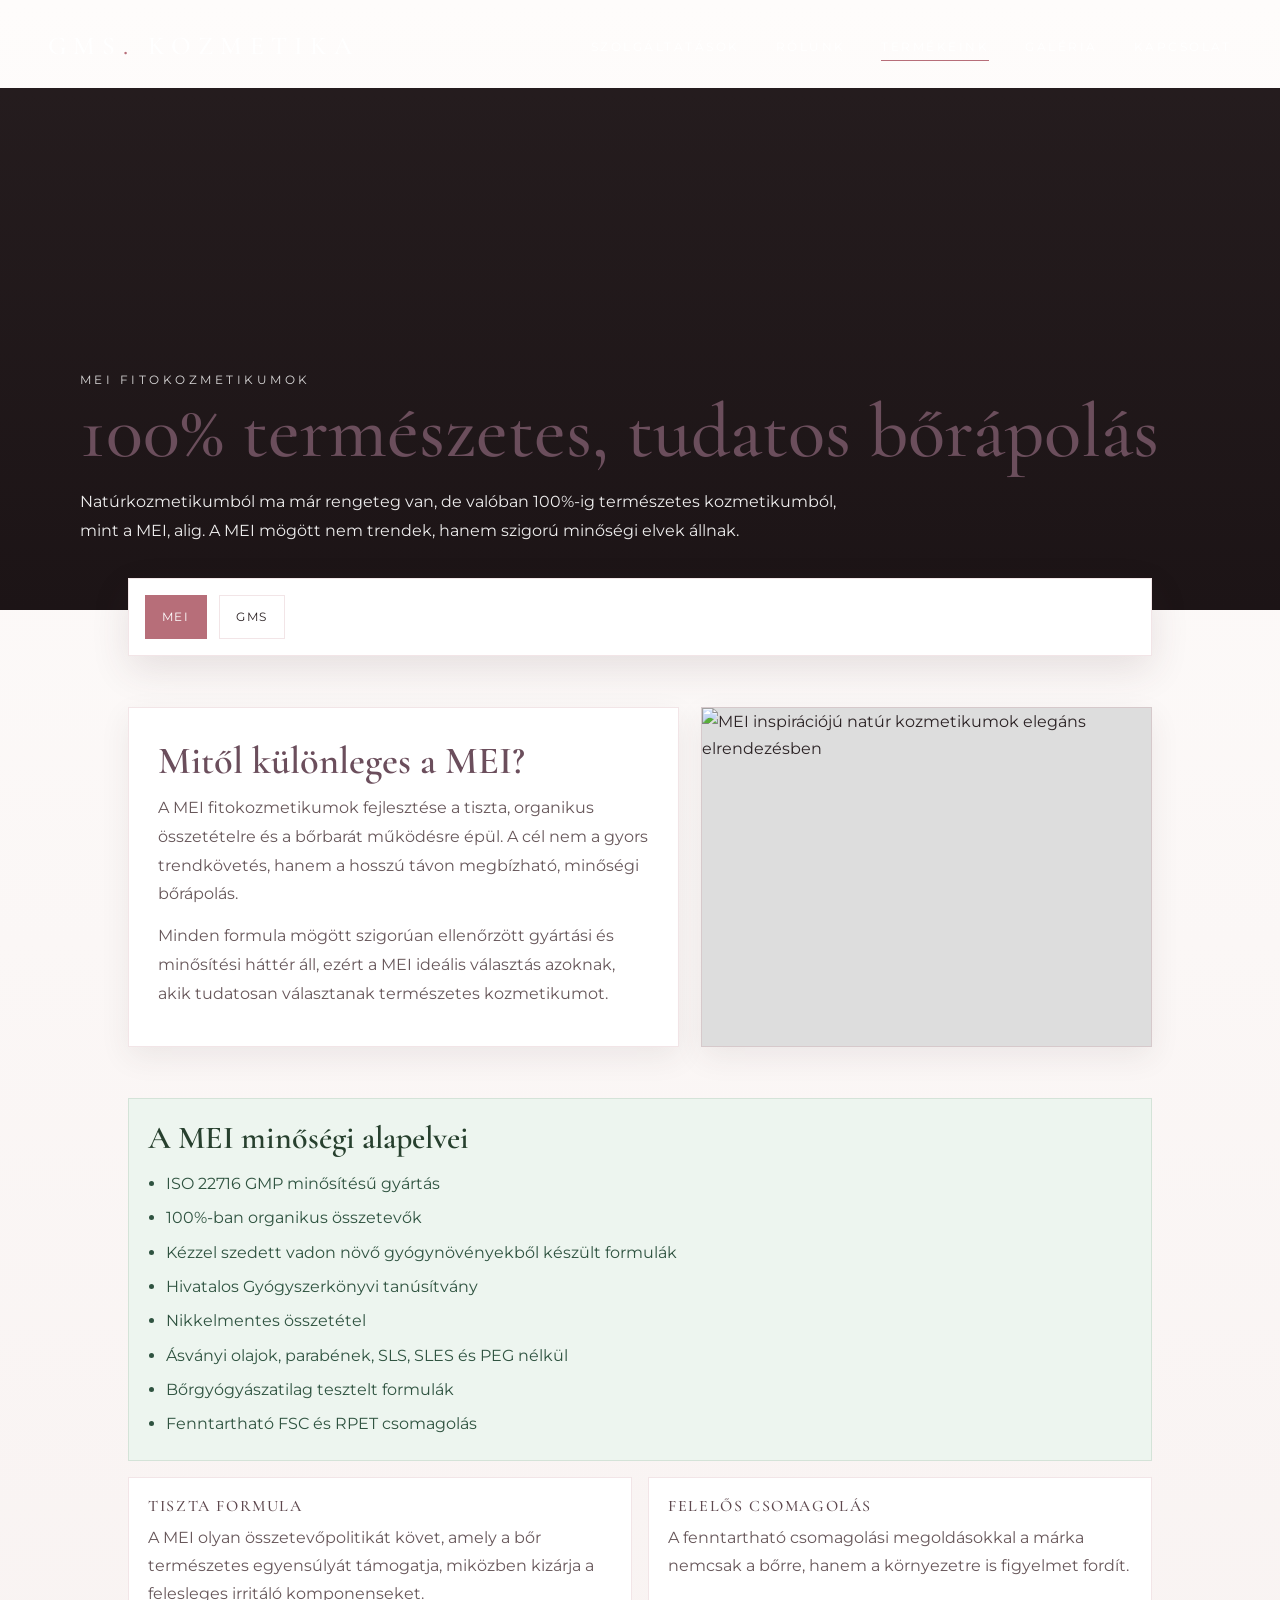
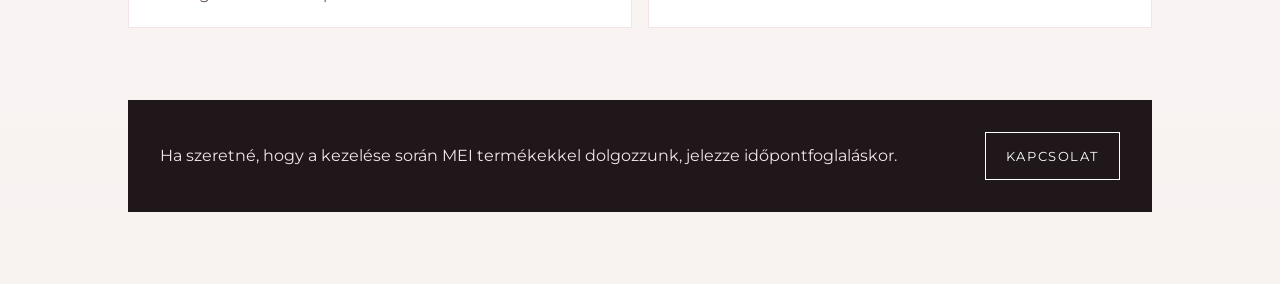
==== mei.html @ f3bad8be "szovegek feltoltese" ====
<!DOCTYPE html>
<html lang="hu">
<head>
  <meta charset="UTF-8">
  <meta name="viewport" content="width=device-width, initial-scale=1">
  <title>MEI Fitokozmetikumok | GMS Kozmetika</title>
  <meta name="description" content="MEI fitokozmetikumok: 100%-ban organikus összetevők, GMP gyártás, gyógyszerkönyvi tanúsítvány, bőrbarát és fenntartható csomagolás.">
  <link rel="preconnect" href="https://fonts.googleapis.com">
  <link rel="preconnect" href="https://fonts.gstatic.com" crossorigin>
  <link href="https://fonts.googleapis.com/css2?family=Cormorant+Garamond:wght@400;500;600&family=Montserrat:wght@300;400;500;600&display=swap" rel="stylesheet">
  <link rel="stylesheet" href="css/style.css">
  <style>
    :root{--brand:#B76E79;--ink:#fff;--text:#2b2224;--muted:#67575a;--card:#fff;--line:rgba(183,110,121,.18);--mint:#edf5ef}
    *{box-sizing:border-box}
    body{margin:0;font-family:'Montserrat',sans-serif;color:var(--text);background:linear-gradient(180deg,#fefcfb 0%,#f8f2f1 100%)}
    a{color:inherit;text-decoration:none}

    .site-header{position:fixed;top:0;left:0;width:100%;z-index:1000;background:transparent}
    .site-header::before{content:"";position:absolute;inset:0;background:rgba(255,255,255,0);backdrop-filter:blur(0);-webkit-backdrop-filter:blur(0);box-shadow:0 0 0 rgba(0,0,0,0);transition:all .4s ease;z-index:-1}
    .site-header.is-scrolled::before{background:rgba(30,20,22,.55);backdrop-filter:blur(10px);-webkit-backdrop-filter:blur(10px);box-shadow:0 4px 24px rgba(0,0,0,.12)}
    .header-inner{display:flex;align-items:center;justify-content:space-between;max-width:1280px;margin:0 auto;padding:1.5rem clamp(1.25rem,4vw,3rem);transition:padding .4s ease}
    .site-header.is-scrolled .header-inner{padding-block:.9rem}
    .logo{font-family:'Cormorant Garamond',serif;font-size:1.6rem;font-weight:500;letter-spacing:.28em;text-transform:uppercase;color:var(--ink);position:relative;z-index:1002}
    .logo span{color:var(--brand)}
    .nav-list{display:flex;gap:clamp(1.2rem,2.8vw,2.6rem);list-style:none;margin:0;padding:0}
    .nav-list a{color:var(--ink);font-size:.78rem;font-weight:400;letter-spacing:.2em;text-transform:uppercase;padding:.4rem 0;background:linear-gradient(var(--brand),var(--brand)) left bottom/0 1px no-repeat;transition:background-size .3s ease-in-out}
    .nav-list a:hover,.nav-list a:focus-visible,.nav-list a[aria-current="page"]{background-size:100% 1px}
    .nav-toggle{display:none;position:relative;z-index:1002;width:44px;height:44px;background:none;border:0;cursor:pointer}
    .nav-toggle span{position:absolute;left:10px;width:24px;height:1.5px;background:var(--ink);transition:transform .4s ease,opacity .3s ease,top .4s ease}
    .nav-toggle span:nth-child(1){top:15px}.nav-toggle span:nth-child(2){top:21px}.nav-toggle span:nth-child(3){top:27px}
    .nav-toggle[aria-expanded="true"] span:nth-child(1){top:21px;transform:rotate(45deg)}
    .nav-toggle[aria-expanded="true"] span:nth-child(2){opacity:0}
    .nav-toggle[aria-expanded="true"] span:nth-child(3){top:21px;transform:rotate(-45deg)}
    @media (max-width:768px){
      .nav-toggle{display:block}
      .site-nav{position:fixed;top:0;right:0;height:100vh;height:100dvh;width:min(80vw,360px);background:rgba(30,20,22,.96);display:flex;align-items:center;justify-content:center;transform:translateX(100%);visibility:hidden;transition:transform .5s cubic-bezier(.77,0,.18,1),visibility 0s .5s;z-index:1001}
      .site-nav.is-open{transform:translateX(0);visibility:visible;transition:transform .5s cubic-bezier(.77,0,.18,1)}
      .nav-list{flex-direction:column;align-items:center;gap:2rem}
      .nav-list a{font-size:.95rem}
    }

    main{padding-top:88px}
    .hero{position:relative;min-height:58vh;display:flex;align-items:flex-end;color:#fff;padding:7rem clamp(1.25rem,4vw,3rem) 4rem;background:#2f2628 url('https://images.unsplash.com/photo-1522337660859-02fbefca4702?auto=format&fit=crop&w=1900&q=80') center/cover no-repeat}
    .hero::before{content:"";position:absolute;inset:0;background:linear-gradient(180deg,rgba(24,16,18,.45) 0%,rgba(24,16,18,.82) 100%)}
    .hero-inner{position:relative;max-width:1120px;width:100%;margin:0 auto}
    .eyebrow{margin:0 0 .9rem;font-size:.78rem;letter-spacing:.28em;text-transform:uppercase;opacity:.9}
    .hero h1{margin:0 0 1rem;font-family:'Cormorant Garamond',serif;font-size:clamp(2.3rem,6vw,4.8rem);line-height:1.05;font-weight:500}
    .hero p{max-width:760px;margin:0;color:rgba(255,255,255,.92);line-height:1.8}

    .tabs{max-width:1120px;margin:-2rem auto 0;padding:0 clamp(1.25rem,4vw,3rem);position:relative;z-index:2}
    .tabs-inner{background:#fff;border:1px solid var(--line);display:flex;gap:.8rem;flex-wrap:wrap;padding:1rem;box-shadow:0 14px 38px rgba(73,49,55,.12)}
    .pill{padding:.65rem 1rem;border:1px solid var(--line);font-size:.78rem;letter-spacing:.12em;text-transform:uppercase}
    .pill.is-active{background:var(--brand);color:#fff;border-color:var(--brand)}

    .section{max-width:1120px;margin:0 auto;padding:3.2rem clamp(1.25rem,4vw,3rem)}
    .grid{display:grid;grid-template-columns:1fr;gap:1.4rem}
    @media(min-width:860px){.grid{grid-template-columns:1.1fr .9fr}}
    .card{background:var(--card);border:1px solid var(--line);box-shadow:0 10px 28px rgba(70,45,51,.08)}
    .card-body{padding:1.35rem 1.2rem 1.5rem}
    @media(min-width:740px){.card-body{padding:1.9rem 1.8rem 2rem}}
    .card h2{margin:0 0 .7rem;font-family:'Cormorant Garamond',serif;font-size:clamp(1.8rem,3vw,2.4rem);font-weight:600}
    .card p{margin:0;color:var(--muted);line-height:1.8}
    .card p + p{margin-top:.8rem}

    .media{height:100%;min-height:340px;background:#ddd}
    .media img{width:100%;height:100%;display:block;object-fit:cover}

    .list-wrap{max-width:1120px;margin:0 auto;padding:0 clamp(1.25rem,4vw,3rem) 4.5rem}
    .list-card{background:var(--mint);border:1px solid rgba(113,155,125,.2);padding:1.3rem 1.2rem 1.4rem}
    .list-card h3{margin:0 0 .8rem;font-family:'Cormorant Garamond',serif;font-size:clamp(1.55rem,2.5vw,2rem);font-weight:600;color:#27402e}
    .list-card ul{margin:0;padding-left:1.1rem;display:grid;gap:.45rem}
    .list-card li{line-height:1.7;color:#2f5340}

    .dual{display:grid;grid-template-columns:1fr;gap:1rem;margin-top:1rem}
    @media(min-width:860px){.dual{grid-template-columns:1fr 1fr}}
    .mini{background:#fff;border:1px solid var(--line);padding:1.2rem}
    .mini h4{margin:0 0 .5rem;font-size:1rem;letter-spacing:.1em;text-transform:uppercase;color:#5d474d}
    .mini p{margin:0;color:var(--muted);line-height:1.75}

    .cta{max-width:1120px;margin:0 auto 4.5rem;padding:0 clamp(1.25rem,4vw,3rem)}
    .cta-inner{background:#1f1719;color:#fff;padding:2rem;display:flex;justify-content:space-between;align-items:center;gap:1rem;flex-wrap:wrap}
    .cta-inner p{margin:0;color:#f1e6e8;line-height:1.7}
    .btn{display:inline-block;border:1px solid #fff;padding:.75rem 1.25rem;font-size:.82rem;text-transform:uppercase;letter-spacing:.12em;transition:all .3s ease}
    .btn:hover,.btn:focus-visible{background:var(--brand);border-color:var(--brand)}
  </style>
</head>
<body>
  <header class="site-header" id="header">
    <div class="header-inner">
      <a href="index.html#hero" class="logo" aria-label="GMS Kozmetika – főoldal">GMS<span>.</span> Kozmetika</a>
      <button class="nav-toggle" type="button" aria-expanded="false" aria-controls="site-nav" aria-label="Menü megnyitása">
        <span></span><span></span><span></span>
      </button>
      <nav class="site-nav" id="site-nav" aria-label="Főmenü">
        <ul class="nav-list">
          <li><a href="szolgaltatasok.html">Szolgáltatások</a></li>
          <li><a href="index.html#rolunk">Rólunk</a></li>
          <li><a href="index.html#termekeink" aria-current="page">Termékeink</a></li>
          <li><a href="index.html#galeria">Galéria</a></li>
          <li><a href="index.html#kapcsolat">Kapcsolat</a></li>
        </ul>
      </nav>
    </div>
  </header>

  <main>
    <section class="hero">
      <div class="hero-inner">
        <p class="eyebrow">MEI fitokozmetikumok</p>
        <h1>100% természetes, tudatos bőrápolás</h1>
        <p>Natúrkozmetikumból ma már rengeteg van, de valóban 100%-ig természetes kozmetikumból, mint a MEI, alig. A MEI mögött nem trendek, hanem szigorú minőségi elvek állnak.</p>
      </div>
    </section>

    <section class="tabs" aria-label="Termékcsaládok navigáció">
      <div class="tabs-inner">
        <a class="pill is-active" href="mei.html">MEI</a>
        <a class="pill" href="gms.html">GMS</a>
      </div>
    </section>

    <section class="section">
      <div class="grid">
        <article class="card">
          <div class="card-body">
            <h2>Mitől különleges a MEI?</h2>
            <p>A MEI fitokozmetikumok fejlesztése a tiszta, organikus összetételre és a bőrbarát működésre épül. A cél nem a gyors trendkövetés, hanem a hosszú távon megbízható, minőségi bőrápolás.</p>
            <p>Minden formula mögött szigorúan ellenőrzött gyártási és minősítési háttér áll, ezért a MEI ideális választás azoknak, akik tudatosan választanak természetes kozmetikumot.</p>
          </div>
        </article>
        <figure class="card media">
          <img src="https://images.unsplash.com/photo-1556229010-aa3f7ff66b24?auto=format&fit=crop&w=1400&q=80" alt="MEI inspirációjú natúr kozmetikumok elegáns elrendezésben" loading="lazy">
        </figure>
      </div>
    </section>

    <section class="list-wrap" aria-label="MEI minőségi jellemzők">
      <article class="list-card">
        <h3>A MEI minőségi alapelvei</h3>
        <ul>
          <li>ISO 22716 GMP minősítésű gyártás</li>
          <li>100%-ban organikus összetevők</li>
          <li>Kézzel szedett vadon növő gyógynövényekből készült formulák</li>
          <li>Hivatalos Gyógyszerkönyvi tanúsítvány</li>
          <li>Nikkelmentes összetétel</li>
          <li>Ásványi olajok, parabének, SLS, SLES és PEG nélkül</li>
          <li>Bőrgyógyászatilag tesztelt formulák</li>
          <li>Fenntartható FSC és RPET csomagolás</li>
        </ul>
      </article>

      <div class="dual">
        <article class="mini">
          <h4>Tiszta formula</h4>
          <p>A MEI olyan összetevőpolitikát követ, amely a bőr természetes egyensúlyát támogatja, miközben kizárja a felesleges irritáló komponenseket.</p>
        </article>
        <article class="mini">
          <h4>Felelős csomagolás</h4>
          <p>A fenntartható csomagolási megoldásokkal a márka nemcsak a bőrre, hanem a környezetre is figyelmet fordít.</p>
        </article>
      </div>
    </section>

    <section class="cta" aria-label="Kapcsolatfelvétel">
      <div class="cta-inner">
        <p>Ha szeretné, hogy a kezelése során MEI termékekkel dolgozzunk, jelezze időpontfoglaláskor.</p>
        <a class="btn" href="index.html#kapcsolat">Kapcsolat</a>
      </div>
    </section>
  </main>

  <script>
    (function () {
      var header = document.getElementById('header');
      var toggle = document.querySelector('.nav-toggle');
      var nav = document.getElementById('site-nav');

      function onScroll() {
        header.classList.toggle('is-scrolled', window.scrollY > 50);
      }
      window.addEventListener('scroll', onScroll, { passive: true });
      onScroll();

      function setMenu(open) {
        toggle.setAttribute('aria-expanded', String(open));
        toggle.setAttribute('aria-label', open ? 'Menü bezárása' : 'Menü megnyitása');
        nav.classList.toggle('is-open', open);
        document.body.style.overflow = open ? 'hidden' : '';
      }

      toggle.addEventListener('click', function () {
        setMenu(toggle.getAttribute('aria-expanded') !== 'true');
      });

      nav.addEventListener('click', function (e) {
        if (e.target.closest('a')) setMenu(false);
      });

      document.addEventListener('keydown', function (e) {
        if (e.key === 'Escape' && toggle.getAttribute('aria-expanded') === 'true') {
          setMenu(false);
          toggle.focus();
        }
      });

      window.matchMedia('(min-width:769px)').addEventListener('change', function () {
        setMenu(false);
      });
    })();
  </script>
</body>
</html>
---- css/style.css ----
/* ==========================================================================
   GMS Kozmetika – alap stíluslap
   Mobile-first. Tartalom: 1. Változók  2. Reset  3. Alapok  4. Segédosztályok
   ========================================================================== */

/* 1. Design tokenek ------------------------------------------------------- */
:root {
  /* Színpaletta – púderes, nőies, elegáns */
  --color-primary:        #B76E79; /* rózsaarany / dusty rose */
  --color-primary-dark:   #9A5560;
  --color-primary-light:  #E8C4C4; /* halvány rózsa */
  --color-secondary:      #6B4E5C; /* szilvás mauve – címsorok, kontraszt */
  --color-accent:         #C9A87C; /* pezsgőarany */
  --color-bg:             #FFF9F7; /* krémes fehér */
  --color-bg-alt:         #F8ECEA; /* púder háttér szekciókhoz */
  --color-surface:        #FFFFFF;
  --color-text:           #3A2E33; /* meleg sötét szürke */
  --color-text-muted:     #7A6A70;
  --color-border:         #EBD9D6;
  --color-focus:          #6B4E5C;

  /* Tipográfia */
  --font-heading: "Cormorant Garamond", Georgia, "Times New Roman", serif;
  --font-body:    "Montserrat", system-ui, -apple-system, "Segoe UI", sans-serif;

  --fs-base: 1rem;
  --fs-sm:   0.875rem;
  --fs-lg:   1.125rem;
  --fs-h1:   clamp(2.5rem, 6vw + 1rem, 4.5rem);
  --fs-h2:   clamp(2rem, 3vw + 1rem, 3rem);
  --fs-h3:   clamp(1.375rem, 1vw + 1rem, 1.75rem);
  --fs-h4:   1.25rem;

  --lh-body:    1.7;
  --lh-heading: 1.15;

  /* Térközök */
  --space-xs: 0.5rem;
  --space-sm: 1rem;
  --space-md: 1.5rem;
  --space-lg: 3rem;
  --space-xl: clamp(4rem, 8vw, 7rem);

  /* Layout */
  --container-max: 1200px;
  --container-pad: 1.25rem;
  --header-height: 72px;

  /* Egyéb */
  --radius-sm: 6px;
  --radius-md: 14px;
  --radius-pill: 999px;
  --shadow-sm: 0 2px 8px rgba(107, 78, 92, 0.08);
  --shadow-md: 0 10px 30px rgba(107, 78, 92, 0.12);
  --transition: 0.3s ease;
}

/* 2. Reset ---------------------------------------------------------------- */
*,
*::before,
*::after {
  box-sizing: border-box;
}

* {
  margin: 0;
}

html {
  -webkit-text-size-adjust: 100%;
  scroll-behavior: smooth;
  scroll-padding-top: var(--header-height);
}

body {
  min-height: 100vh;
  font-family: var(--font-body);
  font-size: var(--fs-base);
  font-weight: 400;
  line-height: var(--lh-body);
  color: var(--color-text);
  background-color: var(--color-bg);
  -webkit-font-smoothing: antialiased;
  -moz-osx-font-smoothing: grayscale;
}

img,
picture,
video,
svg {
  display: block;
  max-width: 100%;
  height: auto;
}

input,
button,
textarea,
select {
  font: inherit;
  color: inherit;
}

button {
  cursor: pointer;
  background: none;
  border: 0;
}

ul[role="list"],
ol[role="list"],
nav ul {
  list-style: none;
  padding: 0;
}

a {
  color: inherit;
  text-decoration: none;
}

address {
  font-style: normal;
}

p,
h1, h2, h3, h4, h5, h6 {
  overflow-wrap: break-word;
}

/* 3. Alap tipográfia és fókusz ------------------------------------------- */
h1, h2, h3, h4, h5, h6 {
  font-family: var(--font-heading);
  font-weight: 500;
  line-height: var(--lh-heading);
  color: var(--color-secondary);
}

h1 { font-size: var(--fs-h1); }
h2 { font-size: var(--fs-h2); }
h3 { font-size: var(--fs-h3); }
h4 { font-size: var(--fs-h4); }

p + p {
  margin-top: var(--space-sm);
}

:focus-visible {
  outline: 3px solid var(--color-focus);
  outline-offset: 3px;
  border-radius: var(--radius-sm);
}

::selection {
  background-color: var(--color-primary-light);
  color: var(--color-secondary);
}

/* 4. Segédosztályok ------------------------------------------------------- */
.container {
  width: 100%;
  max-width: var(--container-max);
  margin-inline: auto;
  padding-inline: var(--container-pad);
}

.section {
  padding-block: var(--space-xl);
}

.section--alt {
  background-color: var(--color-bg-alt);
}

.visually-hidden {
  position: absolute;
  width: 1px;
  height: 1px;
  margin: -1px;
  padding: 0;
  overflow: hidden;
  clip: rect(0, 0, 0, 0);
  white-space: nowrap;
  border: 0;
}

.skip-link {
  position: absolute;
  top: -100%;
  left: var(--space-sm);
  z-index: 1000;
  padding: var(--space-xs) var(--space-sm);
  background: var(--color-secondary);
  color: #fff;
  border-radius: var(--radius-sm);
}

.skip-link:focus {
  top: var(--space-xs);
}

/* Tablet és felette */
@media (min-width: 768px) {
  :root {
    --container-pad: 2rem;
    --header-height: 84px;
  }
}

/* Csökkentett mozgás */
@media (prefers-reduced-motion: reduce) {
  html {
    scroll-behavior: auto;
  }

  *,
  *::before,
  *::after {
    animation-duration: 0.01ms !important;
    animation-iteration-count: 1 !important;
    transition-duration: 0.01ms !important;
  }
}
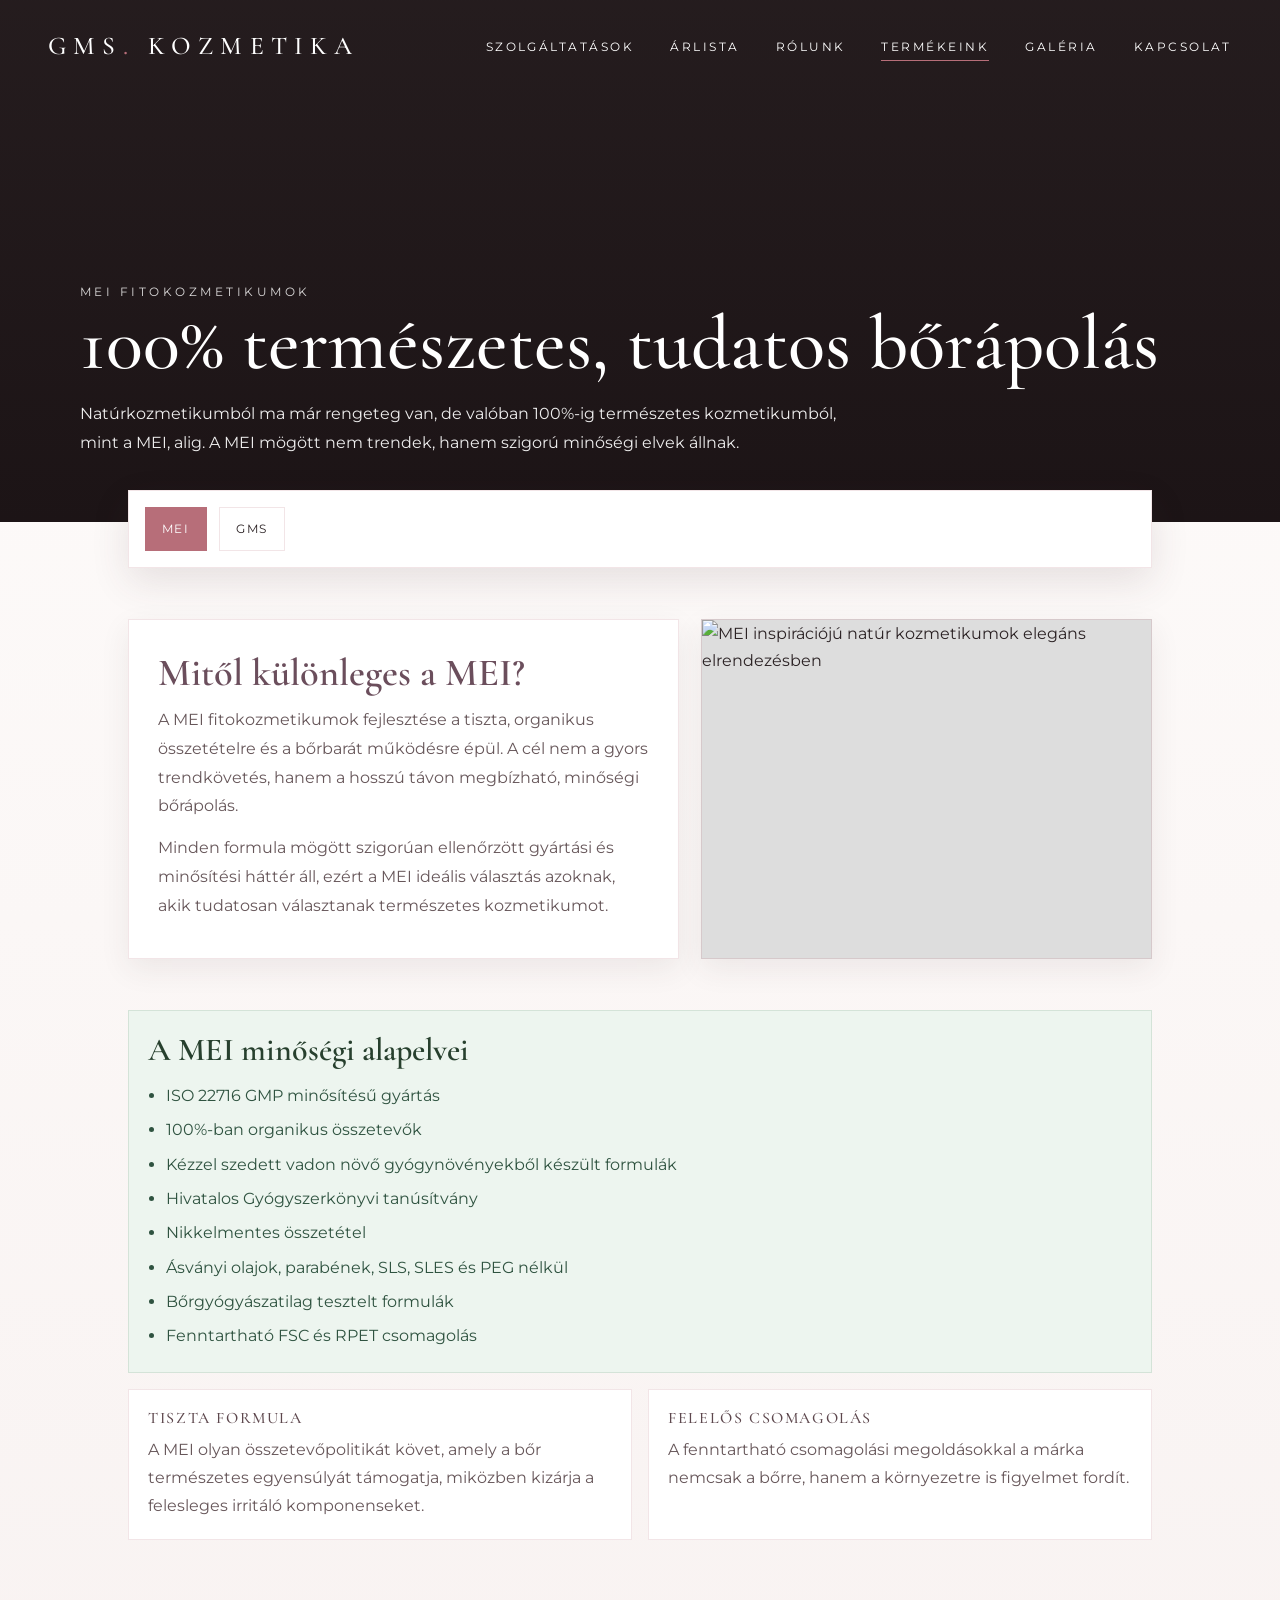
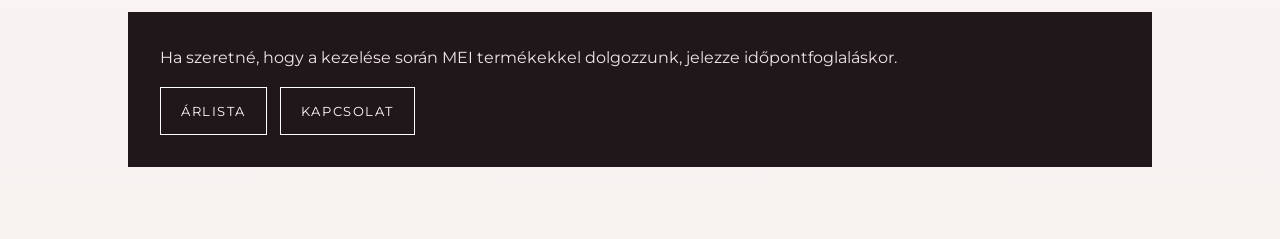
==== commit c535f671: "arlista gms kesz" ====
--- a/mei.html
+++ b/mei.html
@@ -39,12 +39,12 @@
       .nav-list a{font-size:.95rem}
     }
 
-    main{padding-top:88px}
+    main{padding-top:0}
     .hero{position:relative;min-height:58vh;display:flex;align-items:flex-end;color:#fff;padding:7rem clamp(1.25rem,4vw,3rem) 4rem;background:#2f2628 url('https://images.unsplash.com/photo-1522337660859-02fbefca4702?auto=format&fit=crop&w=1900&q=80') center/cover no-repeat}
     .hero::before{content:"";position:absolute;inset:0;background:linear-gradient(180deg,rgba(24,16,18,.45) 0%,rgba(24,16,18,.82) 100%)}
     .hero-inner{position:relative;max-width:1120px;width:100%;margin:0 auto}
     .eyebrow{margin:0 0 .9rem;font-size:.78rem;letter-spacing:.28em;text-transform:uppercase;opacity:.9}
-    .hero h1{margin:0 0 1rem;font-family:'Cormorant Garamond',serif;font-size:clamp(2.3rem,6vw,4.8rem);line-height:1.05;font-weight:500}
+    .hero h1{margin:0 0 1rem;color:#fff;font-family:'Cormorant Garamond',serif;font-size:clamp(2.3rem,6vw,4.8rem);line-height:1.05;font-weight:500}
     .hero p{max-width:760px;margin:0;color:rgba(255,255,255,.92);line-height:1.8}
 
     .tabs{max-width:1120px;margin:-2rem auto 0;padding:0 clamp(1.25rem,4vw,3rem);position:relative;z-index:2}
@@ -80,6 +80,7 @@
     .cta{max-width:1120px;margin:0 auto 4.5rem;padding:0 clamp(1.25rem,4vw,3rem)}
     .cta-inner{background:#1f1719;color:#fff;padding:2rem;display:flex;justify-content:space-between;align-items:center;gap:1rem;flex-wrap:wrap}
     .cta-inner p{margin:0;color:#f1e6e8;line-height:1.7}
+    .cta-actions{display:flex;flex-wrap:wrap;gap:.8rem}
     .btn{display:inline-block;border:1px solid #fff;padding:.75rem 1.25rem;font-size:.82rem;text-transform:uppercase;letter-spacing:.12em;transition:all .3s ease}
     .btn:hover,.btn:focus-visible{background:var(--brand);border-color:var(--brand)}
   </style>
@@ -94,6 +95,7 @@
       <nav class="site-nav" id="site-nav" aria-label="Főmenü">
         <ul class="nav-list">
           <li><a href="szolgaltatasok.html">Szolgáltatások</a></li>
+          <li><a href="arlista.html">Árlista</a></li>
           <li><a href="index.html#rolunk">Rólunk</a></li>
           <li><a href="index.html#termekeink" aria-current="page">Termékeink</a></li>
           <li><a href="index.html#galeria">Galéria</a></li>
@@ -164,7 +166,10 @@
     <section class="cta" aria-label="Kapcsolatfelvétel">
       <div class="cta-inner">
         <p>Ha szeretné, hogy a kezelése során MEI termékekkel dolgozzunk, jelezze időpontfoglaláskor.</p>
-        <a class="btn" href="index.html#kapcsolat">Kapcsolat</a>
+        <div class="cta-actions">
+          <a class="btn" href="arlista.html#arckezelesek">Árlista</a>
+          <a class="btn" href="index.html#kapcsolat">Kapcsolat</a>
+        </div>
       </div>
     </section>
   </main>
